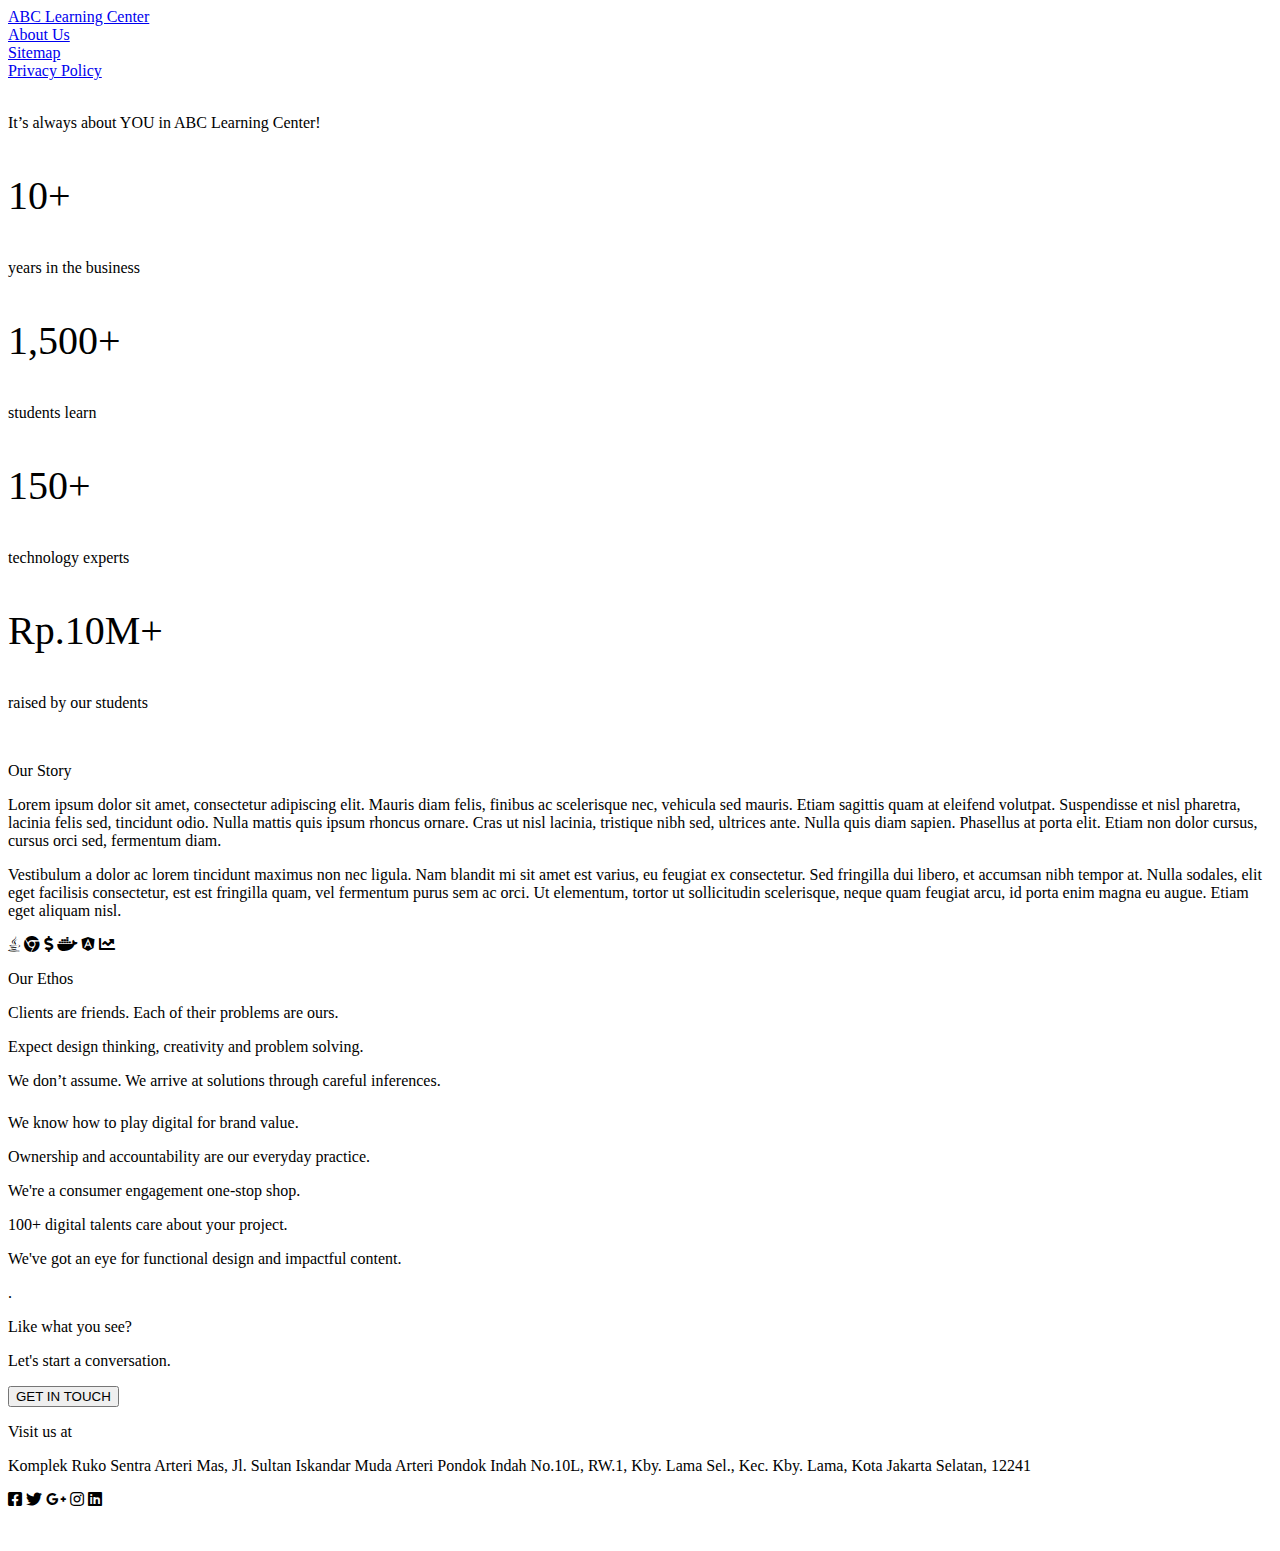
==== MiniProjectCompanyProfile/about.html @ 8520f1a9 "init" ====
<!DOCTYPE html>
<html lang="en">
<head>
    <meta charset="UTF-8">
    <meta name="viewport" content="width=device-width, initial-scale=1.0">
    <link rel="stylesheet" type="text/css" href="/css/about-container.css">
    <!-- <link rel="stylesheet" href="/fontawesome-free-5.13.0-web/css/all.min.css"> -->
    <link rel="stylesheet" href="https://cdnjs.cloudflare.com/ajax/libs/font-awesome/5.13.0/css/all.min.css">
    <!-- FONTS -->
    <link href="https://fonts.googleapis.com/css2?family=Balsamiq+Sans&display=swap" rel="stylesheet">
    <title>about</title>
</head>
<body>
    <div class="about-container">
        <div class="logo-nav nav">
            <a href="index.html">ABC Learning Center</a>
        </div>
        <div class="about-nav nav">
            <a href="about.html">About Us</a>
        </div>
        <div class="sitemap-nav nav">
            <a href="sitemap.html">Sitemap</a>
        </div>
        <div class="privacy-nav nav">
            <a href="privacy.html">Privacy Policy</a>
        </div>
        <div class="contact-nav nav">
            <a href="contact.html" style="color: white;">CONTACT US</a>
        </div>
    </div>

    <div class="you">
        <p>It’s always about YOU in ABC Learning Center!</p>
    </div>

    <div class="after-you">
        <div class="box">
            <p style="font-size: 40px;">10+</p>
            <p>years in the business</p>
        </div>
        <div class="box">
            <p style="font-size: 40px;">1,500+</p>
            <p>students learn</p>
        </div>
        <div class="box">
            <p style="font-size: 40px;">150+</p>
            <p>technology experts</p>
        </div>
        <div class="box">
            <p style="font-size: 40px;">Rp.10M+</p>
            <p>raised by our students</p>
        </div>
        <div>
            <img src="/images/working.jpeg" alt="" srcset="">
        </div>
    </div>

    <div class="story">
        <div>
            <p>Our Story</p>
            <p>
                Lorem ipsum dolor sit amet, consectetur adipiscing elit. 
                Mauris diam felis, finibus ac scelerisque nec, vehicula sed mauris. 
                Etiam sagittis quam at eleifend volutpat. Suspendisse et nisl pharetra, lacinia felis sed, 
                tincidunt odio. Nulla mattis quis ipsum rhoncus ornare. Cras ut nisl lacinia, tristique nibh sed, 
                ultrices ante. Nulla quis diam sapien. Phasellus at porta elit. Etiam non dolor cursus, 
                cursus orci sed, fermentum diam.
            </p>
            <p>
                Vestibulum a dolor ac lorem tincidunt maximus non nec ligula. 
                Nam blandit mi sit amet est varius, eu feugiat ex consectetur. 
                Sed fringilla dui libero, et accumsan nibh tempor at. Nulla sodales, 
                elit eget facilisis consectetur, est est fringilla quam, vel fermentum purus sem ac orci. 
                Ut elementum, tortor ut sollicitudin scelerisque, neque quam feugiat arcu, 
                id porta enim magna eu augue. Etiam eget aliquam nisl.
            </p>
        </div>
        <div>
            <p>
                <i class="fab fa-java fa-1x"></i> 
                <i class="fab fa-chrome fa-1x"></i>
                <i class="fas fa-dollar-sign fa-1x"></i>
                <i class="fab fa-docker fa-1x"></i>
                <i class="fab fa-angular fa-1x"></i>
                <i class="fas fa-chart-line fa-1x"></i>
            </p>
        </div>
    </div>

    <div class="ethos">
        <div>Our Ethos</div>
        <div></div>
        <div>
            <p>Clients are friends. Each of their problems are ours.</p>
            <p>Expect design thinking, creativity and problem solving.</p>
        </div>
        <div>
            <p style="padding-bottom: 8px;">We don’t assume. We arrive at solutions through careful inferences.</p>
            <p>We know how to play digital for brand value.</p>
        </div>
        <div>
            <p>Ownership and accountability are our everyday practice.</p>
            <p>We're a consumer engagement one-stop shop.</p>
        </div>
        <div>
            <p>100+ digital talents care about your project.</p>
            <p>We've got an eye for functional design and impactful content.</p>
        </div>
    </div>

    <div class="small-box">
        <div>.</div>
    </div>

    <div class="container6">
        <div>
            <p>Like what you see?</p>
            <p>Let's start a conversation.</p>
            <button>
                <a href="contact.html" style="text-decoration: none; color: black;">GET IN TOUCH</a>
            </button>
            <p>Visit us at</p>
            <p>Komplek Ruko Sentra Arteri Mas, 
                Jl. Sultan Iskandar Muda Arteri Pondok Indah No.10L, 
                RW.1, Kby. Lama Sel., Kec. Kby. Lama, Kota Jakarta Selatan, 12241</p>
            <p>
                <i class="fab fa-facebook-square fa-1x"></i>
                <i class="fab fa-twitter fa-1x"></i>
                <i class="fab fa-google-plus-g fa-1x"></i>
                <i class="fab fa-instagram fa-1x"></i>
                <i class="fab fa-linkedin fa-1x"></i>
            </p>
        </div>
        <div>
            <img src="/images/4.jpg" alt="" srcset="">
        </div>
    </div>
</body>
</html>
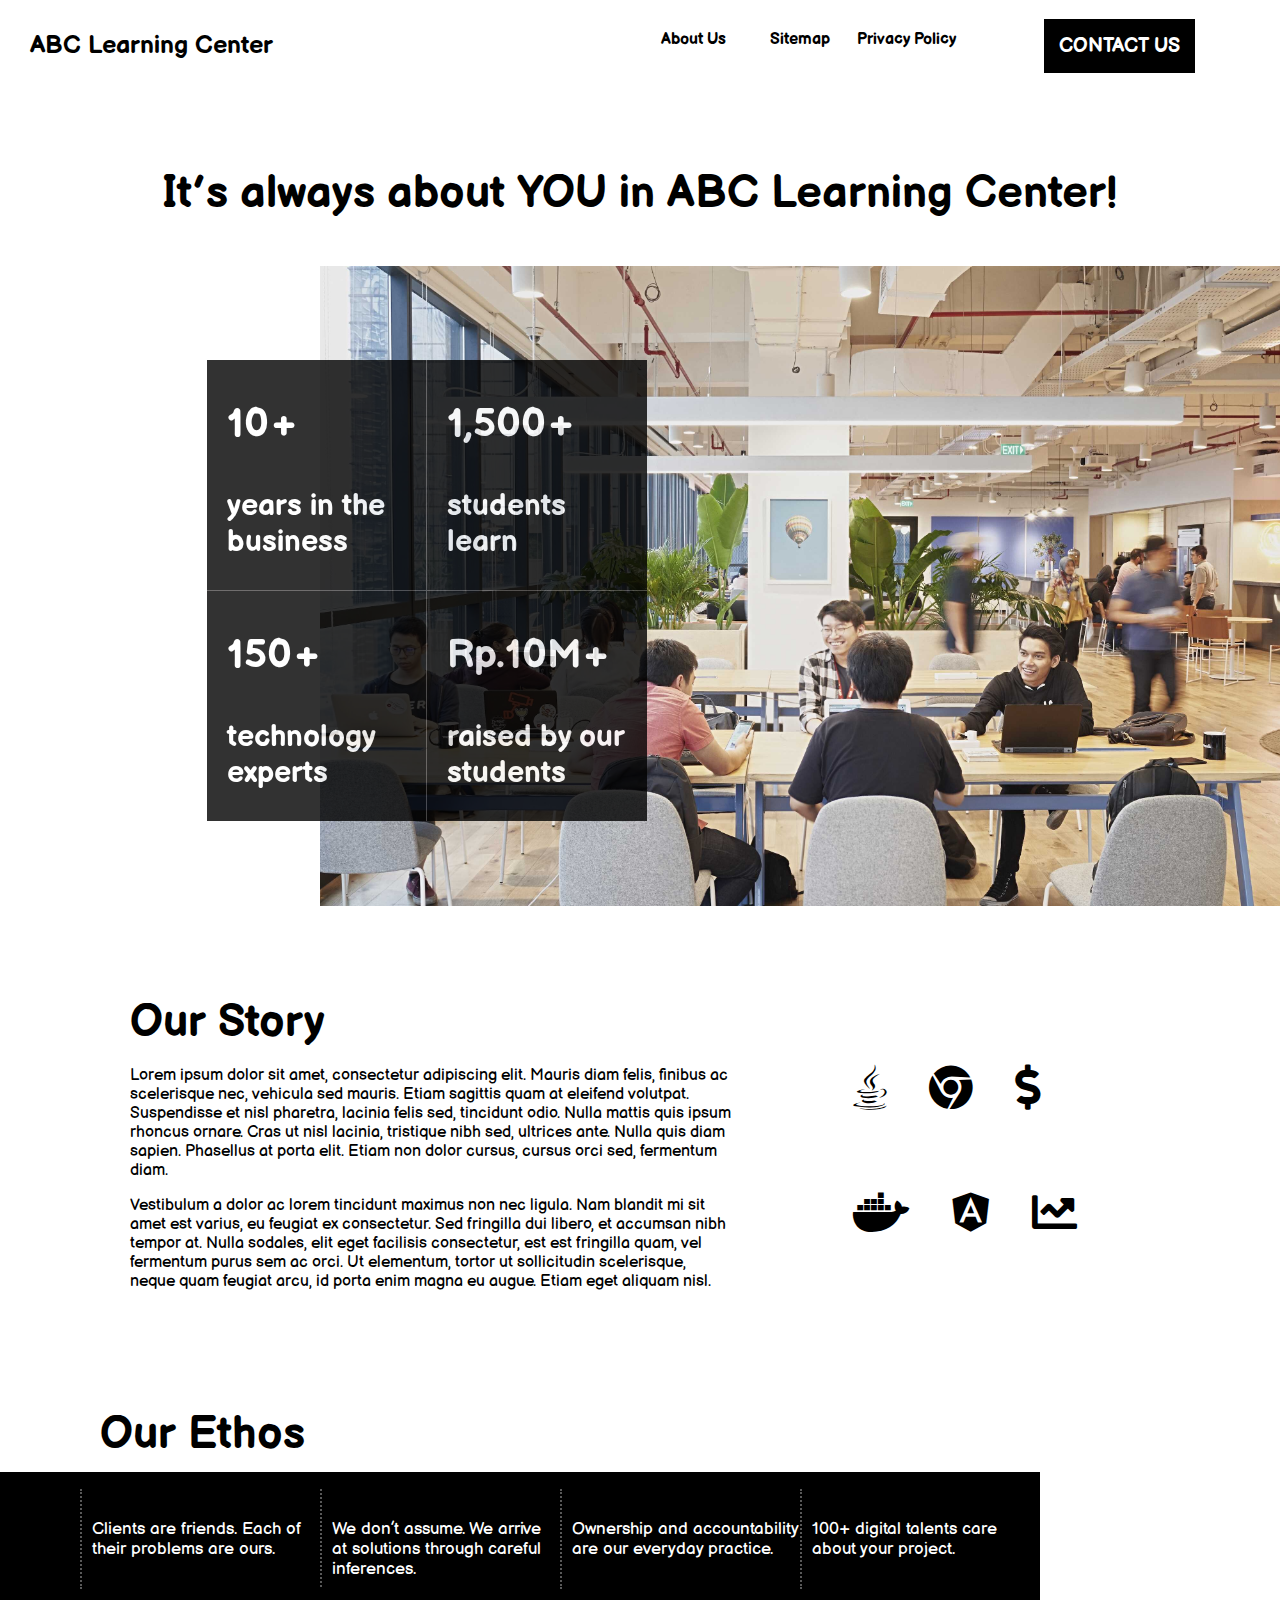
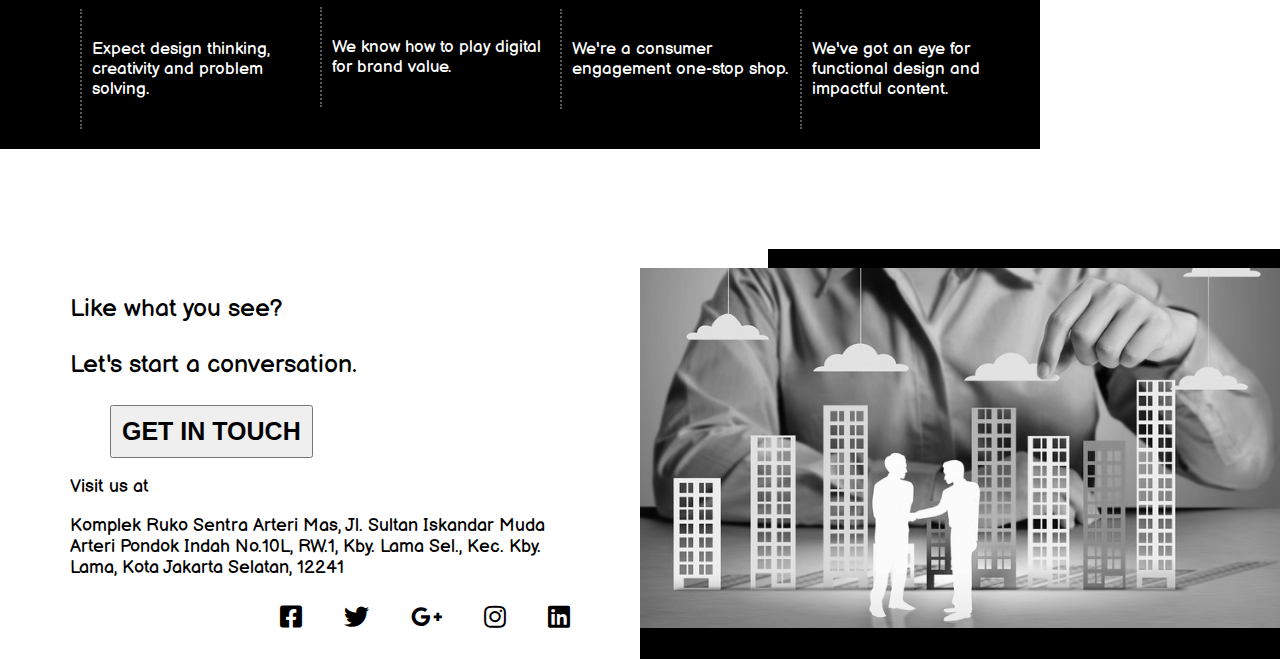
==== commit 8fe8c84b: "change css folder link href" ====
--- a/MiniProjectCompanyProfile/about.html
+++ b/MiniProjectCompanyProfile/about.html
@@ -3,7 +3,7 @@
 <head>
     <meta charset="UTF-8">
     <meta name="viewport" content="width=device-width, initial-scale=1.0">
-    <link rel="stylesheet" type="text/css" href="/css/about-container.css">
+    <link rel="stylesheet" type="text/css" href="/MiniProjectCompanyProfile/css/about-container.css">
     <!-- <link rel="stylesheet" href="/fontawesome-free-5.13.0-web/css/all.min.css"> -->
     <link rel="stylesheet" href="https://cdnjs.cloudflare.com/ajax/libs/font-awesome/5.13.0/css/all.min.css">
     <!-- FONTS -->
@@ -51,7 +51,7 @@
             <p>raised by our students</p>
         </div>
         <div>
-            <img src="/images/working.jpeg" alt="" srcset="">
+            <img src="/MiniProjectCompanyProfile/images/working.jpeg" alt="" srcset="">
         </div>
     </div>
 
@@ -132,7 +132,7 @@
             </p>
         </div>
         <div>
-            <img src="/images/4.jpg" alt="" srcset="">
+            <img src="/MiniProjectCompanyProfile/images/4.jpg" alt="" srcset="">
         </div>
     </div>
 </body>
--- a/MiniProjectCompanyProfile/css/about-container.css
+++ b/MiniProjectCompanyProfile/css/about-container.css
@@ -0,0 +1,274 @@
+body {
+    margin: 0;
+    padding: 0;
+    box-sizing: border-box;
+    font-family: 'Balsamiq Sans', cursive;
+    height: auto;
+}
+
+.about-container {
+    display: grid;
+    grid-template-columns: repeat(24, 1fr);
+    grid-template-rows: auto repeat(11, 1fr);
+}
+
+.about-container > div > a {
+    text-decoration: none;
+    color: black;
+}
+
+.nav {
+    color: rgb(0, 0, 0);
+    margin: 15px;
+    padding: 15px;
+    z-index: 2;
+    font-weight: bold;
+}
+
+.logo-nav {
+    grid-column: 1 / 10;
+    grid-row: 1;
+    font-size: 25px;   
+}
+
+.about-nav {
+    grid-column: 12 / 16;
+    justify-self: center;
+    grid-row: 1;   
+}
+
+.sitemap-nav {
+    grid-column: 15 / 17;
+    justify-self: center;
+    grid-row: 1;
+    border-left: 2px solid rgba(255, 255, 255, 0.3);
+    border-right: 2px solid rgba(255, 255, 255, 0.3);
+}
+
+.privacy-nav {
+    grid-column: 16 / 20;
+    justify-self: center;
+    grid-row: 1;
+}
+
+.contact-nav {
+    grid-column: 20 / 24;
+    grid-row: 1;
+    background-color: rgb(0, 0, 0);
+    color: rgb(255, 255, 255);
+    justify-self: center;
+    align-self: center;
+    font-size: 20px;
+    transition: cubic-bezier(0.23, 1, 0.320, 1);
+}
+
+.contact-nav:hover {
+    background-color: rgb(80, 153, 175);
+    color: rgb(0, 0, 0);
+}
+
+.you {
+    margin-top: 75px;
+    text-align: center;
+    font-size: 45px;
+    font-weight: bold;
+}
+
+.after-you {
+    display: grid;
+    grid-template-columns: repeat(12, 1fr);
+    grid-template-rows: repeat(4, auto);
+    color: white;
+    font-size: 30px;
+    font-weight: bold;
+}
+.after-you > .box {
+    padding-left: 20px;
+    padding-right: 10px;
+}
+.after-you > div:nth-child(1) {
+    background-color: rgb(0, 0, 0);
+    grid-column: 2 / 5;
+    grid-row: 2 / 3;
+    z-index: 2;
+    opacity: 0.8;
+    margin-left: 100px;
+    border-right: 1px solid rgba(153, 150, 150, 0.5);
+    border-bottom: 1px solid rgba(153, 150, 150, 0.5);
+}
+
+.after-you > div:nth-child(2) {
+    background-color: rgb(0, 0, 0);
+    grid-column: 5 / 8;
+    grid-row: 2 / 3;
+    z-index: 2;
+    opacity: 0.8;
+    margin-right: 100px;
+    border-bottom: 1px solid rgba(153, 150, 150, 0.5);
+}
+
+.after-you > div:nth-child(3) {
+    background-color: rgb(0, 0, 0);
+    grid-column: 2 / 5;
+    grid-row: 3 / 4;
+    z-index: 2;
+    opacity: 0.8;
+    margin-left: 100px;
+    border-right: 1px solid rgba(153, 150, 150, 0.5);
+}
+
+.after-you > div:nth-child(4) {
+    background-color: rgb(0, 0, 0);
+    grid-column: 5 / 8;
+    grid-row: 3 / 4;
+    z-index: 2;
+    opacity: 0.8;
+    margin-right: 100px;
+
+}
+
+.after-you > div:nth-child(5) {
+    grid-column: 4 / -1;
+    grid-row: 1 / -1;
+}
+.after-you > div:nth-child(5) > img {
+    max-width: 100%;
+    height: auto;
+    object-fit: cover;
+    z-index: 1;
+}
+
+.story {
+    display: grid;
+    grid-template-columns: 2fr 1fr;
+    margin-top: 35px;
+    margin-bottom: 100px;
+}
+.story > div:nth-child(1) {
+    margin-left: 130px;
+    margin-right: 120px;
+    justify-items: auto;
+}
+.story > div > p:nth-child(1) {
+    margin-bottom: 10px;
+    font-size: 45px;
+    font-weight: bold;
+}
+
+.story > div:nth-child(2) {
+    padding-right: 150px;
+}
+.story > div:nth-child(2) > p > i {
+    margin-right: 30px;
+    margin-bottom: 10px;
+    margin-top: 70px;
+}
+
+.ethos {
+    display: grid;
+    grid-template-columns: repeat(16, 1fr);
+    grid-template-rows: repeat(2, auto);
+}
+
+.ethos > div > p {
+    color: white;
+    padding-top: 30px;
+    padding-bottom: 30px;
+    padding-left: 10px;
+    margin-bottom: 20px;
+    border-left: 2px dotted rgba(128, 128, 128, 0.685);
+    font-size: 17px;
+}
+
+.ethos > div:nth-child(1) {
+    margin-bottom: 10px;
+    margin-left: 20px;
+    font-size: 45px;
+    font-weight: bold;
+    grid-column: 2 / 5;
+}
+
+.ethos > div:nth-child(2) {
+    background-color: rgb(0, 0, 0);
+    grid-row: 2;
+}
+.ethos > div:nth-child(3) {
+    background-color: rgb(0, 0, 0);
+    grid-row: 2;
+    grid-column: 2 / 5;
+}
+.ethos > div:nth-child(4) {
+    background-color: rgb(0, 0, 0);
+    grid-row: 2;
+    grid-column: 5 / 8;
+}
+.ethos > div:nth-child(5) {
+    background-color: rgb(0, 0, 0);
+    grid-row: 2;
+    grid-column: 8 / 11;
+}
+.ethos > div:nth-child(6) {
+    background-color: rgb(0, 0, 0);
+    grid-row: 2;
+    grid-column: 11 / 14;
+}
+
+.small-box {
+    display: grid;
+    grid-template-columns: 2fr 1fr 2fr;
+    margin-top: 100px;
+}
+.small-box > div {
+    background-color: rgb(0, 0, 0);
+    grid-column: 3;
+}
+
+.container6 {
+    display: grid;
+    grid-template-columns: repeat(2, 1fr);
+    
+}
+
+.container6 > div:nth-child(1) {
+    background-color: rgb(255, 255, 255);
+    color: rgb(0, 0, 0);
+}
+
+.container6 > div:nth-child(1) > p {
+    font-size: 25px;
+    margin-left: 70px;
+    margin-right: 70px;
+}
+
+.container6 > div:nth-child(1) > button {
+    margin-left: 110px;
+    font-size: 25px;
+    font-weight: bold;
+    transition: cubic-bezier(0.23, 1, 0.320, 1);
+    padding: 10px 10px;
+}
+.container6 > div:nth-child(1) > button:hover {
+    background-color: rgb(64, 129, 226);
+    color: rgb(255, 255, 255);
+}
+
+.container6 > div:nth-child(1) > p:nth-child(4) {
+    font-size: 18px;
+}
+.container6 > div:nth-child(1) > p:nth-child(5) {
+    font-size: 18px;
+}
+.container6 > div:nth-child(1) > p:nth-child(6) {
+    text-align: end;
+    word-spacing: 35px;
+}
+
+.container6 > div:nth-child(2) {
+    background-color: black;
+}
+
+.container6 > div:nth-child(2) > img {
+    width: 100%;       
+    filter: grayscale(100%);
+}
+
